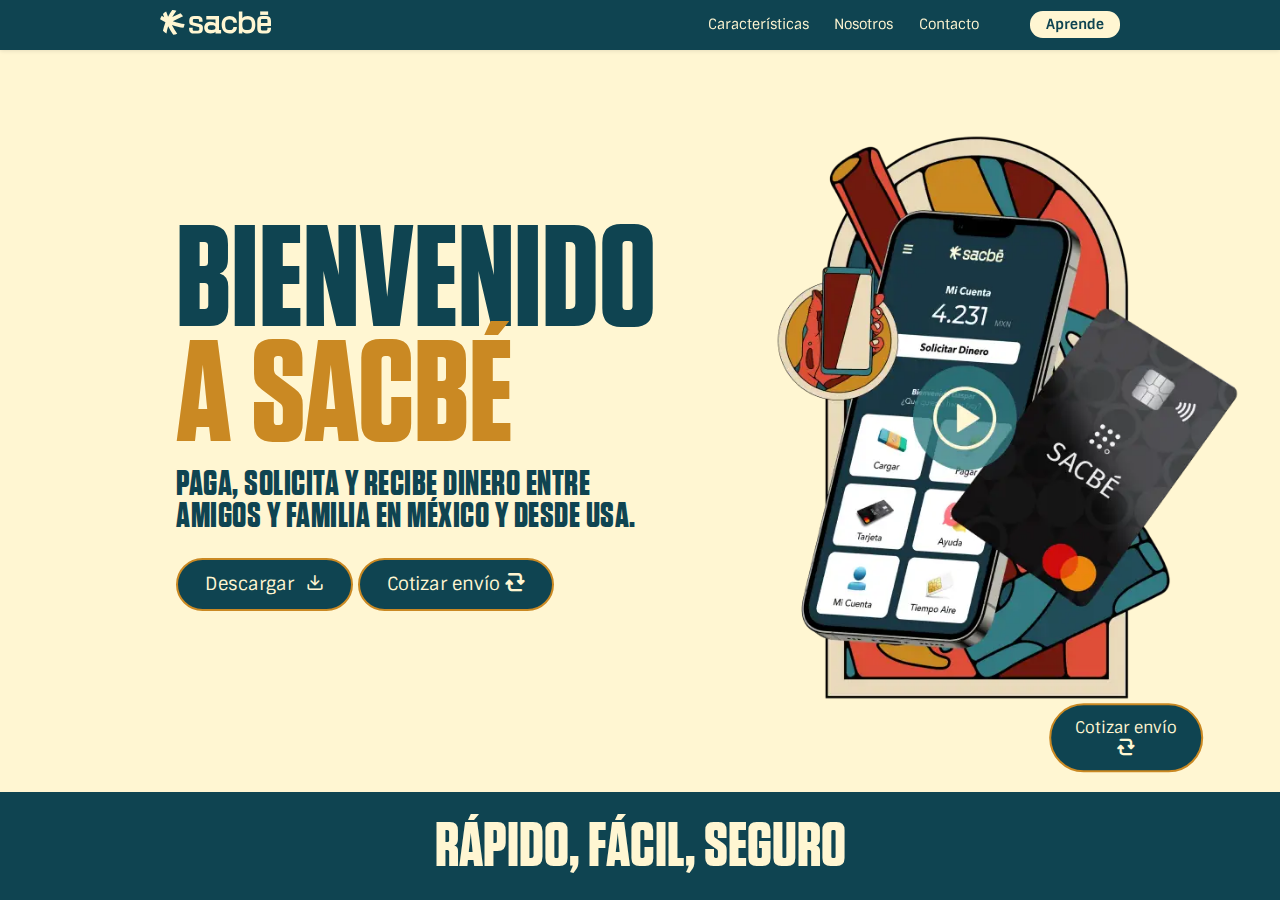
==== index.html @ fca0c65f "first commit" ====
<!DOCTYPE html>
<html lang="es">

<head>
    <meta charset="UTF-8">
    <meta http-equiv="X-UA-Compatible" content="IE=edge">
    <meta name="viewport" content="width=device-width, initial-scale=1.0">

    <meta name="description"
        content="Abre una cuenta sin costo para recibir dinero desde Estados Unidos y enviar dinero sin costo adicional a cualquier parte de México. Además, obtén tu primera tarjeta Mastercard para comprar en tiendas físicas o digitales. ¡Abre tu cuenta hoy mismo y empecemos a construir nuevos caminos juntos!" />
    <meta name="keywords"
        content="Recibir dinero de Estados Unidos sin cargos adicionales, Transferir dinero en México, Recibir dinero desde Estados Unidos, Recibir dinero de Estados Unidos sin comisiones, Transferir dinero entre cuentas bancarias de México, Cuenta bancaria en México para recibir dinero de Estados Unidos, Transferir dinero sin costo entre cuentas de México, Transferir a otras cuentas bancarias en México, Recibir pagos de Estados Unidos gratis, Transferir dinero sin costo entre cuentas de Sacbé en México, Recibir dinero en tu cuenta bancaria de México, Recibir remesas sin costo, Cuenta bancaria en México para recibir dinero de EE.UU sin cargos adicionales, Transferir dinero a otras cuentas bancarias en México sin costo, Mejor cuenta bancaria en México para recibir dinero de Estados Unidos sin cargos adicionales, Hacer transferencias gratuitas a otras cuentas bancarias en México" />
    <title>Sacbé Payment MX</title>
    <meta name="description"
        content="Maneja tu dinero de la forma más fácil y segura. Haz pagos y transferencias; recibe dinero del extranjero y realiza compras con tu tarjeta SACBÉ Mastercard.">

    <link rel="icon" type="image/ico" href="./assets/img/favicon.ico">

    <link rel="stylesheet" href="./css/styles.css">
    <link rel="stylesheet" href="https://cdnjs.cloudflare.com/ajax/libs/font-awesome/4.7.0/css/font-awesome.min.css">

    <!-- Google Tag Manager -->
    <script>(function (w, d, s, l, i) {
            w[l] = w[l] || []; w[l].push({
                'gtm.start':
                    new Date().getTime(), event: 'gtm.js'
            }); var f = d.getElementsByTagName(s)[0],
                j = d.createElement(s), dl = l != 'dataLayer' ? '&l=' + l : ''; j.async = true; j.src =
                    'https://www.googletagmanager.com/gtm.js?id=' + i + dl; f.parentNode.insertBefore(j, f);
        })(window, document, 'script', 'dataLayer', 'GTM-NNSW743');</script>
    <!-- End Google Tag Manager -->
</head>

<body class="body">
    <!-- Google Tag Manager (noscript) -->
    <noscript><iframe src="https://www.googletagmanager.com/ns.html?id=GTM-NNSW743" height="0" width="0"
            style="display:none;visibility:hidden"></iframe></noscript>
    <!-- End Google Tag Manager (noscript) -->

    <button class="dropbtn2 open-btn" id="btnHeader"><span class="icon-icon_cotizar"></span>Cotizar envío</button>
    <button class="dropbtn2 open-btn" id="btnHeader2">Cotizar envío <span class="icon-icon_cotizar"></span></button>
    <header class="header">
        <div class="header-wrapper">
            <a href="./index.html" aria-current="page" id="logoSacbe">
                <img src="./assets/img/logo_sacbe.svg" class="logo-image" alt="Logotipo de Sacbé y Visa"
                    title="Logotipo de Sacbé y Visa">
            </a>

            <div class="menu">
                <div class="hamburguer">
                    <div class="bar"></div>
                    <div class="bar"></div>
                    <div class="bar"></div>
                </div>
                <nav class="mainMenu" aria-label="Menú Principal">
                    <div class="divLogoMobile displayLandscape">
                        <a href="/index.html" aria-current="page" id="logoSacbe">
                            <img src="./assets/img/logo_sacbe.svg" class="logo-image" alt="Logotipo de Sacbé y Visa"
                                title="Logotipo de Sacbé y Visa">
                        </a>
                    </div>
                    <ul class="mainMenu-list">
                        <li class="menuItem">
                            <a href="#sectionTwo" class="link">
                                Características
                            </a>
                        </li>
                        <li class="menuItem">
                            <a href="#sectionEight" class="link">
                                Nosotros
                            </a>
                        </li>
                        <li class="menuItem">
                            <a href="#sectionSeven" class="link">
                                Contacto
                            </a>
                        </li>
                        <li>
                            <a href="https://somossacbe.com/blog/" target="_blank" id="menuLinkBlog"
                                class="displayLandscape">
                                <button class="buttonBlog movile" alt="Enlace al Blog de Sacbé"
                                    title="Enlace al Blog de Sacbé">
                                    Aprende
                                </button>
                            </a>
                        </li>
                    </ul>
                </nav>
                <a href="https://somossacbe.com/blog/" target="_blank" id="menuLinkBlog" class="displayPortrait">
                    <button class="buttonBlog" alt="Enlace al Blog de Sacbé" title="Enlace al Blog de Sacbé">
                        Aprende
                    </button>
                </a>
                <a href="#" id="menuLinkBlog" class="displayLandscape">
                    <button class="buttonBlog open-btn" alt="Enlace al Blog de Sacbé" title="Enlace al Blog de Sacbé">
                        COTIZAR
                    </button>
                </a>

            </div>
        </div>
    </header>

    <div class="container">
        <main>
            <!-- Section One -->
            <section class="section" id="sectionOne">
                <div class="contentImageWrapperlr">
                    <div class="contentWrapper">
                        <p class="headingOne">
                            <span class="headingOne-firstLine">
                                BIENVENIDO
                            </span>
                            <span class="headingOne-secondLine">
                                A SACBÉ
                            </span>
                        </p>
                        <h1 class="veryImportantParagraph">
                            PAGA, SOLICITA Y RECIBE DINERO ENTRE
                            AMIGOS Y FAMILIA EN MÉXICO Y DESDE USA.
                        </h1>
                        <div class="sectionTwo-downloadLinks">
                            <div class="dropdown">
                                <button onclick="dropDownLight()" class="dropbtn">Descargar <span
                                        class="icon-download"></span></button>
                                <div id="dropDownLight" class="dropdown-content">
                                    <a href="https://play.google.com/store/apps/details?id=com.sacbepayments.numi.android.mx&amp;hl=es_419&amp;gl=US"
                                        target="_blank"><i class="fa fa-android" aria-hidden="true"></i> Android</a>
                                    <a href="https://apps.apple.com/us/app/id1541072619" target="_blank"><i
                                            class="fa fa-apple" aria-hidden="true"></i> IOS</a>
                                </div>
                            </div>
                            <button class="dropbtn open-btn">Cotizar envío <span
                                    class="icon-icon_cotizar"></span></button>
                        </div>
                    </div>
                    <div class="imgWrapper">
                        <img src="assets/img/imgSection1_mx.webp" alt="Enlace a video Corporativo de Sacbé"
                            title="Enlace a video Corporativo de Sacbé" class="openModal">
                    </div>
                </div>

                <div class="copyWrapper displayPortrait">
                    <p class="copy"><b>RÁPIDO, FÁCIL, SEGURO </b></p>
                </div>
            </section>

            <!-- Section Two -->
            <section class="section" id="sectionTwo">
                <div class="contentImageWrapperrl">
                    <div class="imgWrapper" id="imgWrapperSectionTwo">
                        <img src="assets/img/imgSectionTwo_mx.webp" alt="Enlace a video Corporativo de Sacbé"
                            title="Enlace a video Corporativo de Sacbé" class="openModal">
                    </div>
                    <div class="contentWrapperrl">
                        <h2 class="headingTwo" id="headingTwoOfSectionTwo">
                            SOLICITA, COMPRA Y PAGA... <span>CON TU APP SACBÉ.</span>
                        </h2>
                        <p class="boldParagraph" id="boldParagrahOfSectionTwo">
                            Te acompañamos para que puedas manejar tus finanzas
                            sin problemas y que tu dinero trabaje a tu favor.
                        </p>
                        <div class="sectionTwo-downloadLinks">
                            <div class="dropdown">
                                <button onclick="dropDownLight()" class="dropbtn">Descargar <span
                                        class="icon-download"></span></button>
                                <div id="dropDownLight" class="dropdown-content">
                                    <a href="https://play.google.com/store/apps/details?id=com.sacbepayments.numi.android.mx&amp;hl=es_419&amp;gl=US"
                                        target="_blank"><i class="fa fa-android" aria-hidden="true"></i> Android</a>
                                    <a href="https://apps.apple.com/us/app/id1541072619" target="_blank"><i
                                            class="fa fa-apple" aria-hidden="true"></i> IOS</a>
                                </div>
                            </div>
                            <button class="dropbtn open-btn">Cotizar envío <span
                                    class="icon-icon_cotizar"></span></button>
                        </div>
                    </div>
                </div>

                <div class="copyWrapper displayPortrait">
                    <p class="copy"><b>SACBÉ TE AYUDA </b></p>
                </div>
            </section>

            <!-- Section Three -->
            <section class="section" id="sectionThree">
                <div class="contentImageWrapperrl" id="contentImageWrapperrlOfSectionThree">
                    <div class="contentWrapper" id="contentWrapperOfSectionThree">
                        <h2 class="headingTwo" id="headingTwoOfSectionThree">
                            <span>MANEJA TU DINERO</span> DE LA FORMA MÁS FÁCIL Y SEGURA
                        </h2>
                        <p class="regularParagraph" id="regularParagraphOfSectionThree">
                            Haz pagos, transferencias, recibe dinero del extranjero y
                            realiza compras con tu Tarjeta SACBÉ Mastercard®.
                        </p>

                    </div>
                    <div class="imgWrapper" id="imgWrapperOfSectionThree">
                        <img src="assets/img/sectionHelp_mx.webp" alt="Enlace a video Corporativo de Sacbé"
                            title="Enlace a video Corporativo de Sacbé" class="openModal">
                    </div>
                    <p class="regularParagraph" id="regularParagraphOfSectionThreeMobile">
                        Haz pagos, transferencias, recibe dinero del extranjero y
                        realiza compras con tu Tarjeta SACBÉ Mastercard®.
                    </p>
                </div>

                <div class="copyWrapper displayPortrait" id="copyWrapperOfSectionThree">
                    <p class="copy" id="copyOfSectionThree"><b>DILE ADIÓS A LAS TARIFAS INJUSTAS</b></p>
                </div>
            </section>

            <!-- Section Four -->
            <section class="section" id="sectionFour">
                <div class="contentImageWrapperrl" id="contentImageWrapperrlOfSectionFour">
                    <h3 class="headingThree textUppercase displayLandscape">
                        <span class="colorYellow">CON SACBÉ NO MÁS</span> COMISIONES INJUSTAS
                    </h3>
                    <div class="imgWrapper" id="imgWrapperOfSectionFour">
                        <img src="assets/img/img_Goodbye_mx.webp" alt="Enlace a video Corporativo de Sacbé"
                            title="Enlace a video Corporativo de Sacbé" class="displayPortrait">
                        <img src="./assets/img_mobile/sacbe_no_mas_comisiones.webp"
                            alt="Mano sosteniendo una tarjeta de crédito"
                            title="Mano sosteniendo una tarjeta de crédito" class="displayLandscape">
                    </div>
                    <h3 class="headingThree textUppercase displayLandscape">
                        <span class="colorYellow">SOLICITA TU TARJETA</span><br /> SACBÉ MASTERCARD®.
                    </h3>
                    <p class="displayLandscape textCenter">
                        <em>Envía dinero en minutos a tus seres queridos.</em> Dinos a quién quieres hacerle llegar
                        dinero, y nosotros nos encargamos del resto.
                        <br /><br />
                        Compra lo que quieras en tiendas o en línea, y obtén efectivo cuando lo necesites*.
                        <br />
                        <small>*Pueden aplicar cargos.</small>
                    </p>
                    <div class="contentWrapperrl displayPortrait" id="contentWrapperrlOfSectionFour">
                        <h2 class="headingTwo textUppercase" id="headingTwoOfSectionFour">
                            DILE ADIÓS A PAGAR <span>COMISIONES INJUSTAS.</span>
                        </h2>
                        <div class="twoColumnsOfSectionFour">
                            <div>
                                <h3 class="headingThree textUppercase">
                                    <span class="colorAqua">ENVÍA DINERO EN MI</span> COMISIONES INJUSTAS
                                </h3>
                                <p>
                                    Cuéntanos a quién quieres hacerle llegar dinero, y nosotros nos encargamos del
                                    resto.

                                </p>
                            </div>
                            <div>
                                <h3 class="headingThree textUppercase">
                                    <span class="colorAqua">SOLICITA TU TARJETA </span> SACBÉ MASTERCARD®
                                </h3>
                                <p>
                                    Compra lo que quieras en tiendas o en línea, y obtén efectivo cuando lo necesites*.
                                    <br />*Pueden aplicar cargos.

                                </p>
                            </div>
                        </div>
                    </div>
                </div>

                <div class="copyWrapper displayPortrait">
                    <p class="copy"><b>¿POR QUÉ LA GENTE ELIGE A SACBÉ?</b></p>
                </div>
            </section>

            <!-- Section Five -->
            <section class="section" id="sectionFive">
                <div class="contentImageWrapperrl" id="contentImageWrapperrlOfSectionFive">
                    <div class="contentWrapper" id="contentWrapperOfSectionFive">
                        <h2 class="headingTwo" id="headingTwoOfSectionFive">
                            <span>MILES DE <br> PERSONAS <br></span> YA USAN SACBÉ
                        </h2>
                    </div>
                    <div class="imgWrapperBg" id="imgWrapperOfSectionFive">
                        <img src="./assets/img/bg_stickerSacbeComments.webp" class="displayPortrait"
                            alt="Ilustración de personas tradicionales mexicanas"
                            title="Ilustración de personas tradicionales mexicanas" id="bgOfSectionFive">
                        <div class="containerOfComments">
                            <div class="comments">
                                <img src="./assets/img/carmen_icon.webp" alt="Foto de Cliente Sacbé"
                                    title="Foto Cliente" id="photoClient">
                                <img src="./assets/img/stars.webp" alt="Estrellas de calificación"
                                    title="Estrellas de calificación" id="starsReview"><br>
                                <div class="paragraphOfSectionFive">
                                    <p class="importantParagraph">“DESDE QUE TENGO MI CUENTA SACBÉ, MIS HIJOS ME MANDAN
                                        DINERO DE LOS ESTADOS UNIDOS SIN PAGAR TANTA COMISIÓN CARA POR EL ENVÍO Y CON LA
                                        SEGURIDAD DE QUE RECIBO MI DINERO AL INSTANTE. ¡ESTOY ENCANTADA!</p><br>
                                    <p class="importantParagraph" id="importantParagraphName">Carmen López</p><br>
                                </div>
                                <div class="actionButtonrl displayLandscape">
                                    <a href="" target="_blank" id="downloadMobile">
                                        <img src="assets/img/btn_download_es.svg"
                                            alt="Botón para descargar la aplicación en Android o Apple"
                                            title="Botón para descargar la aplicación en Android o Apple">
                                    </a>
                                </div>
                                <small class="boldParagraph" id="smallBoldOfSectionFive">Haz clic a continuación y abre
                                    tu Cuenta SACBÉ.</small><br>
                                <div class="sectionFive-downloadLinks">
                                    <a href="https://apps.apple.com/us/app/id1541072619" target="_blank">
                                        <img src="assets/img/btn_apple_es.svg" class="buttonApple"
                                            alt="Botón de descarga para Apple Store"
                                            title="Botón de descarga para Apple Store" width=185px />
                                    </a>
                                    <a href="https://play.google.com/store/apps/details?id=com.sacbepayments.numi.android.mx&hl=es_419&gl=US"
                                        target="_blank">
                                        <img src="assets/img/btn_playStore_es.svg" class="buttonGoogle"
                                            alt="Botón de descarga para Play Store"
                                            title="Botón de descarga para Play Store" width=185px />
                                    </a>
                                </div>
                            </div>
                        </div>
                    </div>
                </div>

                <div class="copyWrapper displayPortrait">
                    <p class="copy"><b>VINIMOS A FACILITARTE LAS COSAS</b></p>
                </div>
            </section>

            <!-- Section Six -->
            <section class="section" id="sectionSix">
                <div class="contentImageWrapperrl" id="contentImageWrapperrlOfSectionSix">
                    <div class="contentWrapper" id="contentWrapperOfSectionSix">
                        <h2 class="headingTwo" id="headingTwoOfSectionSix">
                            <span class="displayPortrait">VINIMOS A <br> FACILITARTE <br> LAS COSAS</span>
                            <span class="displayLandscape">LLEGAMOS PARA <br /> FACILITARTE LAS COSAS </span>
                            <img src="./assets/img/worldSacbe.svg" alt="Logo de Sacbé" title="Logo de Sacbé"
                                class="displayLandscape"> ¿QUIÉNES SOMOS?
                        </h2>
                        <p class="regularParagraph" id="regularParagraphOfSectionThree">
                            Somos una empresa mexicana con alcance internacional. Ofrecemos soluciones financieras
                            innovadoras a través
                            de nuestra plataforma digital.
                        </p>
                        <small id="smallSectionSix">
                            Para más detalles de la cuenta, lee aquí.
                        </small>
                        <br>
                        <div class="actionButtonrl">
                            <a href="https://www.sacbepayments.com/Docs/MX/pdf/avisos-legales.pdf" target="_blank">
                                <img src="assets/img/legales.svg"
                                    alt="Botón para descargar avisos legales de la Aplicación"
                                    title="Botón para descargar avisos legales de la Aplicación">
                            </a>
                        </div>

                    </div>
                    <div class="imgWrapperBg" id="imgWrapperOfSectionSix">

                        <img src="assets/img/bg_imageLogo.webp" alt="Logo de Sacbé dentro de un sticker"
                            title="Logo de Sacbé" class="displayPortrait" id="stickerLogoOfSectionSix">

                    </div>
                </div>

                <div class="copyWrapper displayPortrait" id="copyWrapperOfSectionThree">
                    <p class="copy" id="copyOfSectionThree"><b>ESTAMOS PARA AYUDARTE</b></p>
                </div>
            </section>

            <!-- Section Seven -->
            <div class="section" id="sectionSeven">
                <div class="contentRow">
                    <div class="headingSeven">
                        <img class="imgSeven" src="./assets/img/sacbe_stiker_service.webp"
                            alt="Manos envolviendo un taco" title="Manos envolviendo un taco">
                        <h2 class="headingTwo textUppercase displayPortrait">ATENCIÓN AL CLIENTE<br /><span
                                class="colorYellow">
                                ESTAMOS PARA TI</span></h2>
                        <h2 class="headingTwo textUppercase displayLandscape">¿NECESITAS AYUDA?<br /><span
                                class="colorYellow">
                                ESTAMOS DE TU LADO</span></h2>
                    </div>
                    <div class="services_img displayPortrait">
                        <a href="tel:+525511031200"><img src="./assets/img/btn_call_mx.webp" alt="Button call"></a>
                        <a href="mailto: support@sacbepayments.com"><img src="./assets/img/btn_email_mx.webp"
                                alt="Button email"></a>
                        <a href="https://www.facebook.com/somossacbe" target="_blank"><img
                                src="./assets/img/btn_facebook_mx.webp" alt="Button facebook"></a>
                    </div>
                    <div class="services_img displayLandscape">
                        <a href="tel:+18666252484">
                            <img src="./assets/img_mobile/btn_call_mx.svg" alt="Botón llamar sacbé">
                        </a>
                        <a href="mailto: support@sacbepayments.com">
                            <img src="./assets/img_mobile/btn_email_mx.svg" alt="Botón Email Sacbé">
                        </a>
                        <a href="https://www.facebook.com/somossacbe" target="_blank">
                            <img src="./assets/img_mobile/btn_facebook_mx.svg" alt="Botón Facebook Sacbé">
                        </a>
                    </div>
                </div>

                <div class="copyWrapper displayPortrait">
                    <p class="copy"><b>PENSAMOS DISTINTO. SOMOS SACBÉ.</b></p>
                </div>
            </div>

            <!-- Section Eight -->
            <div class="section" id="sectionEight">
                <div class="contentImageWrapperrl" id="contentImageWrapperrlOfSectionThree">
                    <div class="contentWrapper" id="contentWrapperOfSectionThree">
                        <h2 class="headingTwo displayPortrait" id="headingTwoOfSectionThree">
                            SOMOS INNOVADORES,<br />
                            PENSAMOS DISTINTO<br />
                            <span>SOMOS SACBÉ.</span>
                        </h2>
                        <h2 class="headingTwo displayLandscape" id="headingTwoOfSectionEigth">
                            SOMOS <span class="colorYellow">INNOVADORES,</span><br />
                            PENSAMOS <span class="colorYellow">DISTINTO</span><br />
                            SOMOS <span class="colorYellow">SACBÉ.</span>
                        </h2>
                        <p class="regularParagraph" id="regularParagraphOfSectionThree">
                            La palabra SACBÉ proviene de<b> sac (blanco)</b> y <b>bej (camino)</b>. Los caminos blancos,
                            rectos y sin desniveles construidos por los mayas, conectando plazas, templos y a distintas
                            ciudades entre sí.
                            <br /><br />
                            Los caminos blancos facilitaban el comercio y la comunicación en el mundo maya prehispánico.
                            <br />
                            <b>Nosotros queremos que SACBÉ facilite hoy tus finanzas.</b>

                        </p>
                    </div>
                    <div class="divCards" id="cardMx">
                        <div class="card">
                            <div class="divInfo">
                                <div class="iconDivInfo text-center">
                                    <img src="./assets/img_mobile/icon_Manos.webp" alt="Icono manos" height="90"
                                        width="auto">
                                </div>
                                <div class="divFlex mt-4">
                                    <h3 class="colorYellow">MISIÓN</h3>
                                    <p class="textCard mb-0">Crear futuros más prósperos para los inmigrantes y
                                        sus familias a través de la inclusión financiera y social.</p>
                                </div>
                            </div>
                        </div>
                        <div class="card">
                            <div class="divInfo">
                                <div class="iconDivInfo text-center">
                                    <img src="./assets/img_mobile/icono_mano.webp" alt="Icono mano" height="90"
                                        width="auto">
                                </div>
                                <div class="divFlex">
                                    <h3 class="colorYellow">VISIÓN</h3>
                                    <p class="textCard">SER LÍDERES EN SERVICIOS FINANCIEROS, CON TECNOLOGÍA
                                        DE VANGUARDIA Y COSTOS BAJOS. NOS ENFOCAREMOS EN TRANSFORMAR EL
                                        MERCADO AL OFRECER UNA ALTERNATIVA PARA MANEJAR MÁS FÁCIL EL
                                        DINERO.
                                    </p>
                                </div>
                            </div>
                        </div>
                        <div class="card">
                            <div class="divInfo">
                                <div class="iconDivInfo text-center">
                                    <img src="./assets/img_mobile/icon_values.webp" alt="Icono manos" height="90"
                                        width="auto">
                                </div>
                                <div class="divFlex">
                                    <h3 class="colorYellow">VALORES</h3>
                                    <p class="textCard">NUESTRO EQUIPO TRABAJA CON APEGO
                                        A VALORES DE ÉTICA, PROFESIONALISMO, RESPONSABILIDAD SOCIAL,
                                        INCLUSIÓN Y TRATO JUSTO.</p>
                                </div>
                            </div>
                        </div>
                    </div>
                </div>
            </div>

            <!--Cotizador -->
            <div class="popup">
                <div class="popup-overlay">
                </div>
                <div class="bg-popup">
                    <div class="popup-content fadeIn">
                        <span class="close-btn displayPortrait">
                            CERRAR X
                        </span>
                        <span class="close-btn closeMobile displayLandscape">
                            X
                        </span>
                        <div class="content-wrapper">
                            <h2 class="titleModal">
                                COTIZACIÓN<br />
                                <span class="Torange">
                                    INFORMATIVA
                                </span>
                            </h2>
                            <form>
                                <div class="mb-3">
                                    <label for="usdInput" class="form-label">Si te envían:</label>
                                    <div class="input-group">
                                        <input type="number" class="form-control" id="input" placeholder="0.00">
                                        <div class="input-group-prepend">
                                            <div class="input-group-text">US</div>
                                        </div>
                                    </div>
                                </div>
                                <div class="mb-3">
                                    <label for="usdInput" class="form-label form-label-marginTop">
                                        Tú recibes:
                                    </label>
                                    <div class="input-group">
                                        <span class="simbolo">$</span>
                                        <input type="number" class="form-control mxInput" id="output"
                                            placeholder="0.00">
                                        <div class="input-group-prepend">
                                            <div class="input-group-text">
                                                MX
                                            </div>
                                        </div>
                                    </div>
                                    <p class="changeDiner" id="change-value">
                                        Dolar hoy: 1 USD = 18.50 MXN
                                    </p>
                                </div>
                            </form>
                            <div class="footer-form mt-4">
                                <p class="smallText-calculator">
                                    <b>A.</b> El tipo de cambio mostrado en de carácter meramente informativo y se
                                    actualiza constantemente, por lo que está sujeto a cambios sin previo aviso.
                                    <br /><b>B.</b> El tipo de cambio aplicado está determinado por SACBÉPAYMENTS, quien
                                    también obtiene dinero con la conversión de divisas.
                                    <br /><b>C.</b> Cuando elija el medio para enviar dinero al extranjero, compare
                                    cuidadosamente las comisiones de transferencia y los métodos de financiación, ya que
                                    los distintos proveedores de servicios aplican comisiones diferentes.
                                    <br /><b>D.</b> SACBÉPAYMENTS cobra una comisión de $1.50 USD si envías dinero desde
                                    tu Cuenta Sacbé™ en EE.UU. a la Cuenta Sacbé™ de tu contacto en México.
                                    <br /><b>E.</b> Para más información, consulta Términos y Condiciones <a
                                        href="https://landings.sacbepayments.com/assets/docs/es/Sacbe_preguntas-frecuentes.pdf"
                                        target="_blank" class="smalltext-link">aquí.</a>
                                </p>
                            </div>
                        </div>
                    </div>
                </div>
            </div>

            <!-- Footer -->
            <div class="section" id="sectionFooter">
                <footer>
                    <div class="footer-container">
                        <hr class="displayLandscape">
                        <section class="row_footer rowOneFooter">
                            <div class="footer_column_uno displayPortrait">
                                <h5><img class="logo_footer"
                                        src="https://sacbepayments.com/MX/assets/img/logo_sacbe.svg" alt="Logo"
                                        height="50" width="auto" /></h5>
                            </div>
                            <div class="footer_column_uno">
                                <h5>Sobre Sacbé</h5>
                                <ul>
                                    <li><a href="#sectionEight">
                                            <p>Nosotros</p>
                                        </a></li>
                                    <li><a href="./informacion_financiera.html"html>
                                            <p>Información Financiera <br /> y Corporativa</p>
                                        </a></li>
                                    <li><a href="https://www.facebook.com/somossacbe/" target="_blank">
                                            <p> Facebook</p>
                                        </a></li>
                                    <li><a href="https://www.youtube.com/@sacbepayments" target="_blank">
                                            <p>Youtube</p>
                                        </a></li>
                                </ul>
                            </div>
                            <div class="footer_column_uno">
                                <h5 class="Torange">Condiciones de Uso</h5>
                                <ul>
                                    <li><a href="https://www.sacbepayments.com/Docs/MX/pdf/politica-de-privacidad.pdf"
                                            target="_blank">
                                            <p>Política de Privacidad</p>
                                        </a></li>
                                    <li><a href="./assets/pdf/Terminos_y_Condiciones_2023_06.pdf" target="_blank">
                                            <p>Términos y Condiciones</p>
                                        </a></li>
                                    <li><a href="./assets/pdf/Caratula_del_Contrato_2023_06.pdf" target="_blank">
                                            <p>Carátula del <br> Contrato de Adhesión</p>
                                        </a></li>
                                    <li><a href="./assets/pdf/Contrato_de_Adhesion_2023_06.pdf" target="_blank">
                                            <p>Contrato de Adhesión</p>
                                        </a></li>
                                    <li><a href="./assets/pdf/Comisiones_2023_06.pdf" target="_blank">
                                            <p>Comisiones</p>
                                        </a></li>
                                    <li><a href="https://www.sacbepayments.com/Docs/MX/pdf/avisos-legales.pdf"
                                            target="_blank">
                                            <p>Avisos Legales</p>
                                        </a></li>
                                    <li><a href="./beneficiario.html">
                                            <p>Designación de Beneficiarios</p>
                                        </a> </li>
                                    <li><a href="https://www.sacbepayments.com/Docs/MX/kyc-car.pdf" target="_blank">
                                            <p>Formato de Conocimiento <br /> de Clientes</p>
                                        </a></li>

                                </ul>
                            </div>
                            <div class="footer_column_uno">
                                <h5 class="Torange">Ayuda</h5>
                                <ul>
                                    <li><a href="https://www.sacbepayments.com/Docs/MX/pdf/preguntas-frecuentes.pdf"
                                            target="_blank">
                                            <p>Preguntas Frecuentes</p>
                                        </a></li>
                                    <li><a href="#sectionSeven">Contáctanos</a></li>
                                    <li><a href="https://somossacbe.com/blog/" target="_blank">
                                            <p>Aprende</p>
                                        </a></li>
                                </ul>
                                <br>
                                <h5>Comisionistas</h5>
                                <ul>
                                    <li><a href="./assets/pdf/Chedraui_2023_06.pdf" target="_blank">
                                            <p>Chedraui</p>
                                        </a></li>
                                    <li><a href="./assets/pdf/Farmapronto_2023_06.pdf" target="_blank">
                                            <p>Farmapronto</p>
                                        </a></li>
                                </ul>
                            </div>
                        </section>
                        <hr>
                        <section class="row_footer rowTwoFooter">
                            <div class="footer_column_dos">
                                <img src="https://sacbepayments.com/MX/assets/img/logo_sacbe.svg" alt="Logo Sacbé"
                                    width="auto" height="30">
                            </div>
                            <div class="footer_column_dos">
                                <p><strong>
                                        Unidad Especializada para la Atención de Usuarios (UNE) - Titular de la UNE:
                                        Estela Meza Contreras<br>
                                        Teléfono: (55) 6599 6025 - Correo electrónico: une@sacbepayments.com <br>
                                        Horario de localización: lunes a viernes de 9:00 a 17:00 horas <br>
                                        Cordillera de los Andes 265, Piso 2, Colonia Lomas de Chapultepec, Alcaldía Miguel Hidalgo, CP 11000, Ciudad de México
                                    </strong>
                                </p>
                                <p>Centro de Atención Telefónica (CAT)<br>
                                    Teléfono: +52 (55) 1103 1200 - Correo electrónico:
                                    clientes@sacbepayments.com<br>
                                    Atención de 8am – 9pm. Disponible los 365 días del año.
                                    <br><br>
                                    Sacbé Payments de México cuenta con autorización de las autoridades financieras
                                    mexicanas para organizarse y operar como una institución de fondos de pago
                                    electrónico conforme a la Ley para Regular las Instituciones de Tecnología
                                    Financiera, por lo que es una entidad financiera regulada y supervisada por la
                                    Comisión Nacional Bancaria y de Valores (CNBV), el Banco de México (BANXICO) y
                                    la Comisión Nacional para la Protección y Defensa de los Usuarios de Servicios
                                    Financieros (CONDUSEEF).
                                    <br><br>
                                    Ni el Gobierno Federal ni las entidades de la administración pública paraestatal
                                    podrán responsabilizarse o garantizar los recursos de los clientes que sean
                                    utilizados en las operaciones que celebren con SACBÉ o frente a otros, así como
                                    tampoco asumir ninguna responsabilidad por las obligaciones contraídas por SACBÉ o
                                    por algún cliente frente a otro, en virtud de las operaciones que celebren.
                                </p>
                                <br>
                                <div class="LogoTextFooter">
                                    <img src="./assets/img/buro-de-entidades-financieras.png"
                                        alt="Logo buró de entidades financieras" height="80" width="auto">
                                    <p>
                                        El Buró de Entidades Financieras es una herramienta de consulta y difusión
                                        proporcionada por la CONDUSEF al público en general para dar a conocer diversos
                                        aspectos de las entidades financieras, como los productos que ofrecen, las
                                        reclamaciones que reciben y las sanciones administrativas que les han impuesto,
                                        entre otros.
                                    </p>
                                </div><br>
                                <p>
                                    El Buró de Entidades Financieras contiene información de SacbéPayments de México,
                                    SAPI de CV, Institución de Fondos de Pago Electrónico, en cuanto a las
                                    características de nuestros productos y nuestro desempeño frente a los usuarios en
                                    la prestación de servicios.
                                    <br><br>
                                    Te invitamos a consultarlo en la página <a href="https://www.buro.gob.mx/"
                                        target="_blank" rel="noopener noreferrer"> https://www.buro.gob.mx/ </a>o en
                                    nuestra página de internet <a href="https://www.sacbepayments.com/MX/"
                                        target="_blank" rel="noopener noreferrer">https://www.sacbepayments.com/MX/.</a>

                                </p><br>
                                <p>
                                    2023 © Copyright SACBÉ
                                </p>
                            </div>
                            <div class="footer_column_dos">
                                <p class="text-center">
                                    <img src="./assets/img/mano_cel.webp" alt="mano with phone">
                                </p>
                            </div>
                        </section>
                    </div>
                </footer>
            </div>

            <!--MODAL-->
            <div class="modal" id="modalVideo">
                <div class="modal-dialog modal-dialog-centered modal-xl">
                    <div class="modal-contenido">
                        <button type="button" class="cerrar" data-bs-dismiss="modal" aria-label="Close"><span
                                class="icon-x"></span></button>
                        <div class="modal-body">
                            <iframe src="https://www.youtube.com/embed/XaIZtZma1n0" title="YouTube video player"
                                frameborder="0"
                                allow="accelerometer; autoplay; clipboard-write; encrypted-media; gyroscope; picture-in-picture; web-share"
                                allowfullscreen></iframe>
                        </div>
                    </div>
                </div>
            </div>
        </main>
    </div>

    <script src="./scripts/script.js"></script>
    <script src="./scripts/cotizador.js"></script>
</body>

</html>
---- css/styles.css ----
@import './fonts.css';
@import './section.css';
@import './body.css';
@import './link.css';
@import './header.css';
@import './informe.css';

:root {
    --darkCyan: #0f4451;
    --lightYellow: #fff6d2;
    --darkYellow: #CA8923;
    --aqua:#317C82;
    --baseFontTitles: Tungsten, Helvetica, sans-serif;
    --baseFontFamily: Sintony, Helvetica, sans-serif;
}



.slide-in-left {
	-webkit-animation: slide-in-left 2s cubic-bezier(0.250, 0.460, 0.450, 0.940) both;
	        animation: slide-in-left 2s cubic-bezier(0.250, 0.460, 0.450, 0.940) both;
}

@-webkit-keyframes slide-in-left {
    0% {
      -webkit-transform: translateX(-1000px);
              transform: translateX(-1000px);
      opacity: 0;
    }
    100% {
      -webkit-transform: translateX(0);
              transform: translateX(0);
      opacity: 1;
    }
  }
  @keyframes slide-in-left {
    0% {
      -webkit-transform: translateX(-1000px);
              transform: translateX(-1000px);
      opacity: 0;
    }
    100% {
      -webkit-transform: translateX(0);
              transform: translateX(0);
      opacity: 1;
    }
  }
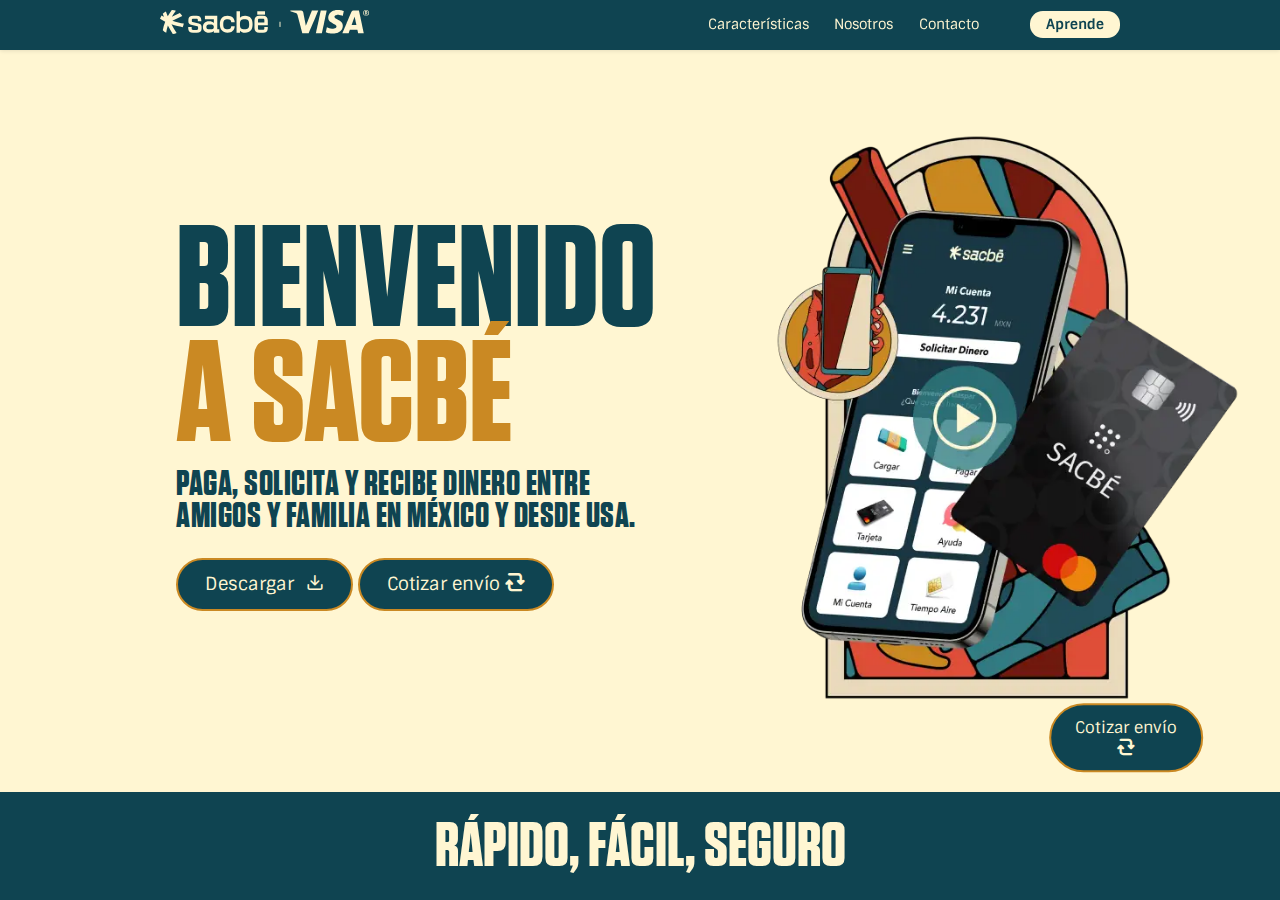
==== commit 24964140: "Correccion logos" ====
--- a/index.html
+++ b/index.html
@@ -655,7 +655,7 @@
                                     Financiera, por lo que es una entidad financiera regulada y supervisada por la
                                     Comisión Nacional Bancaria y de Valores (CNBV), el Banco de México (BANXICO) y
                                     la Comisión Nacional para la Protección y Defensa de los Usuarios de Servicios
-                                    Financieros (CONDUSEEF).
+                                    Financieros (CONDUSEF).
                                     <br><br>
                                     Ni el Gobierno Federal ni las entidades de la administración pública paraestatal
                                     podrán responsabilizarse o garantizar los recursos de los clientes que sean
